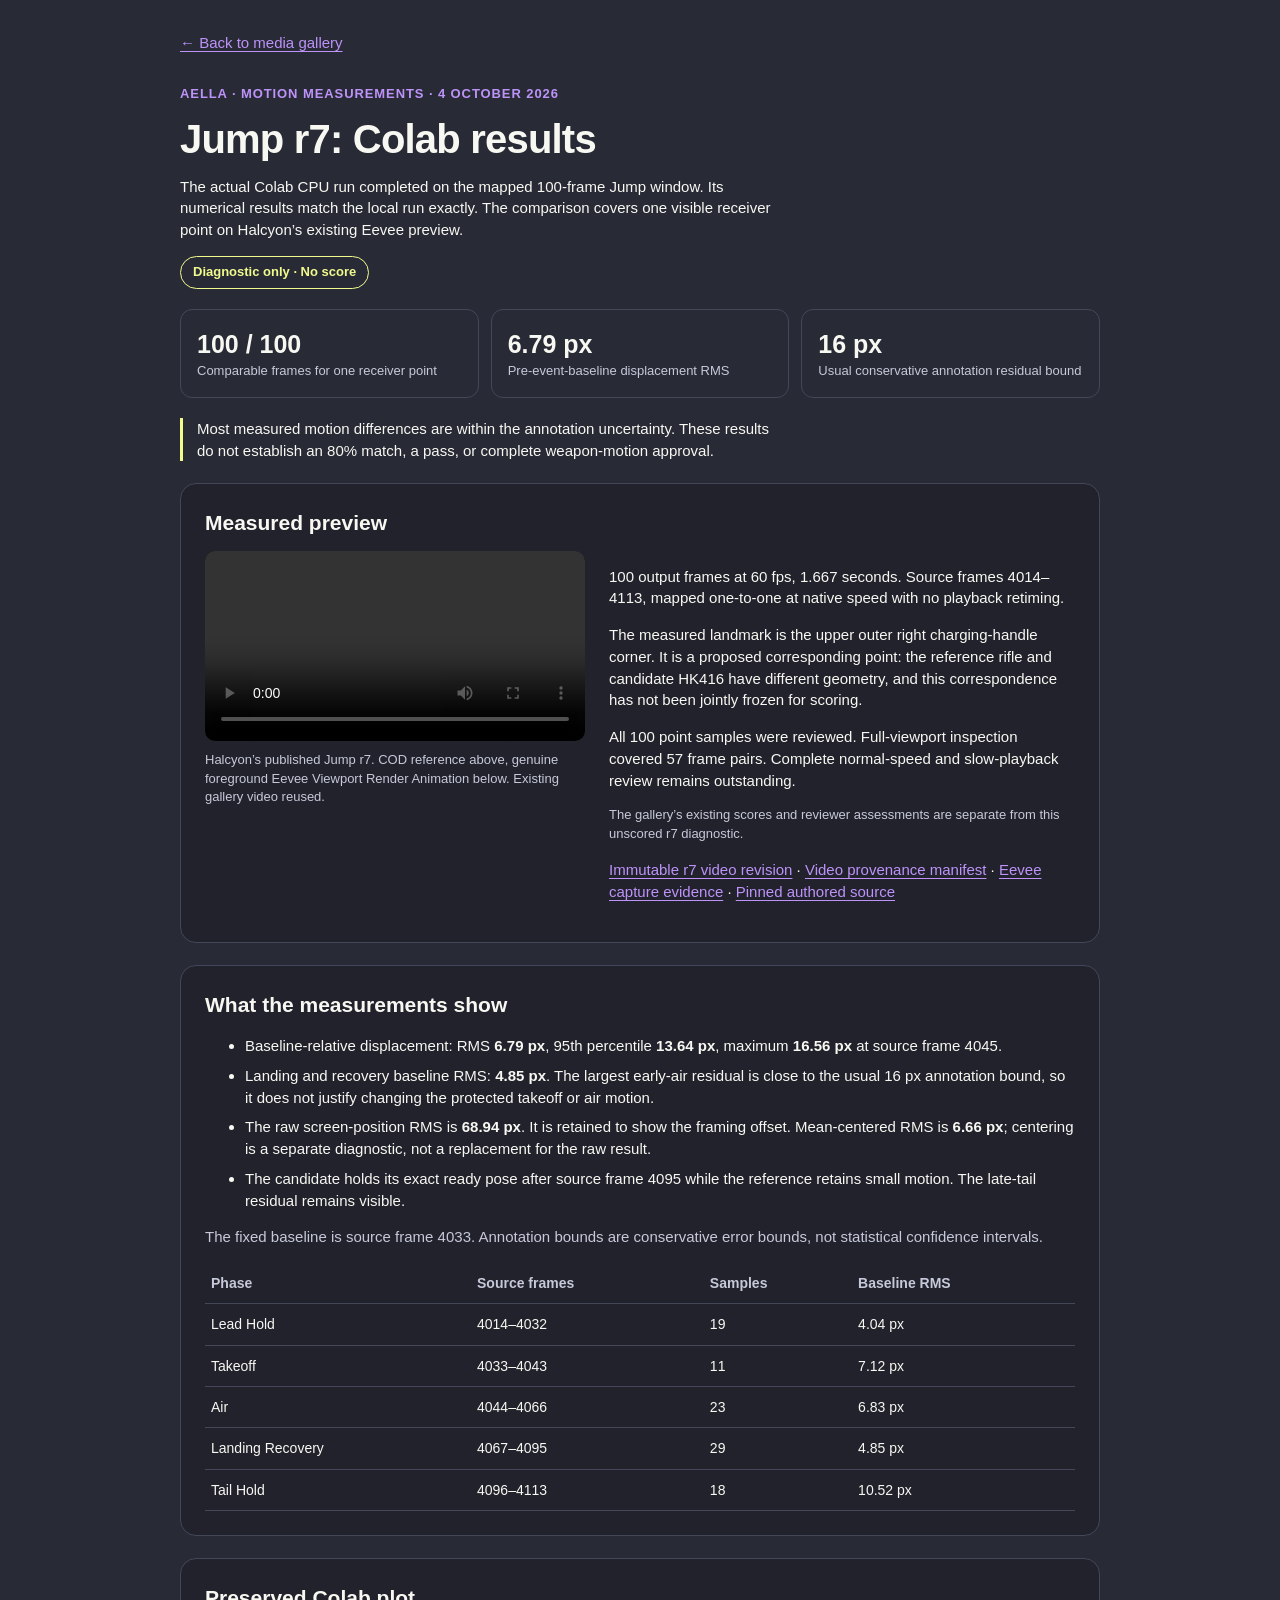
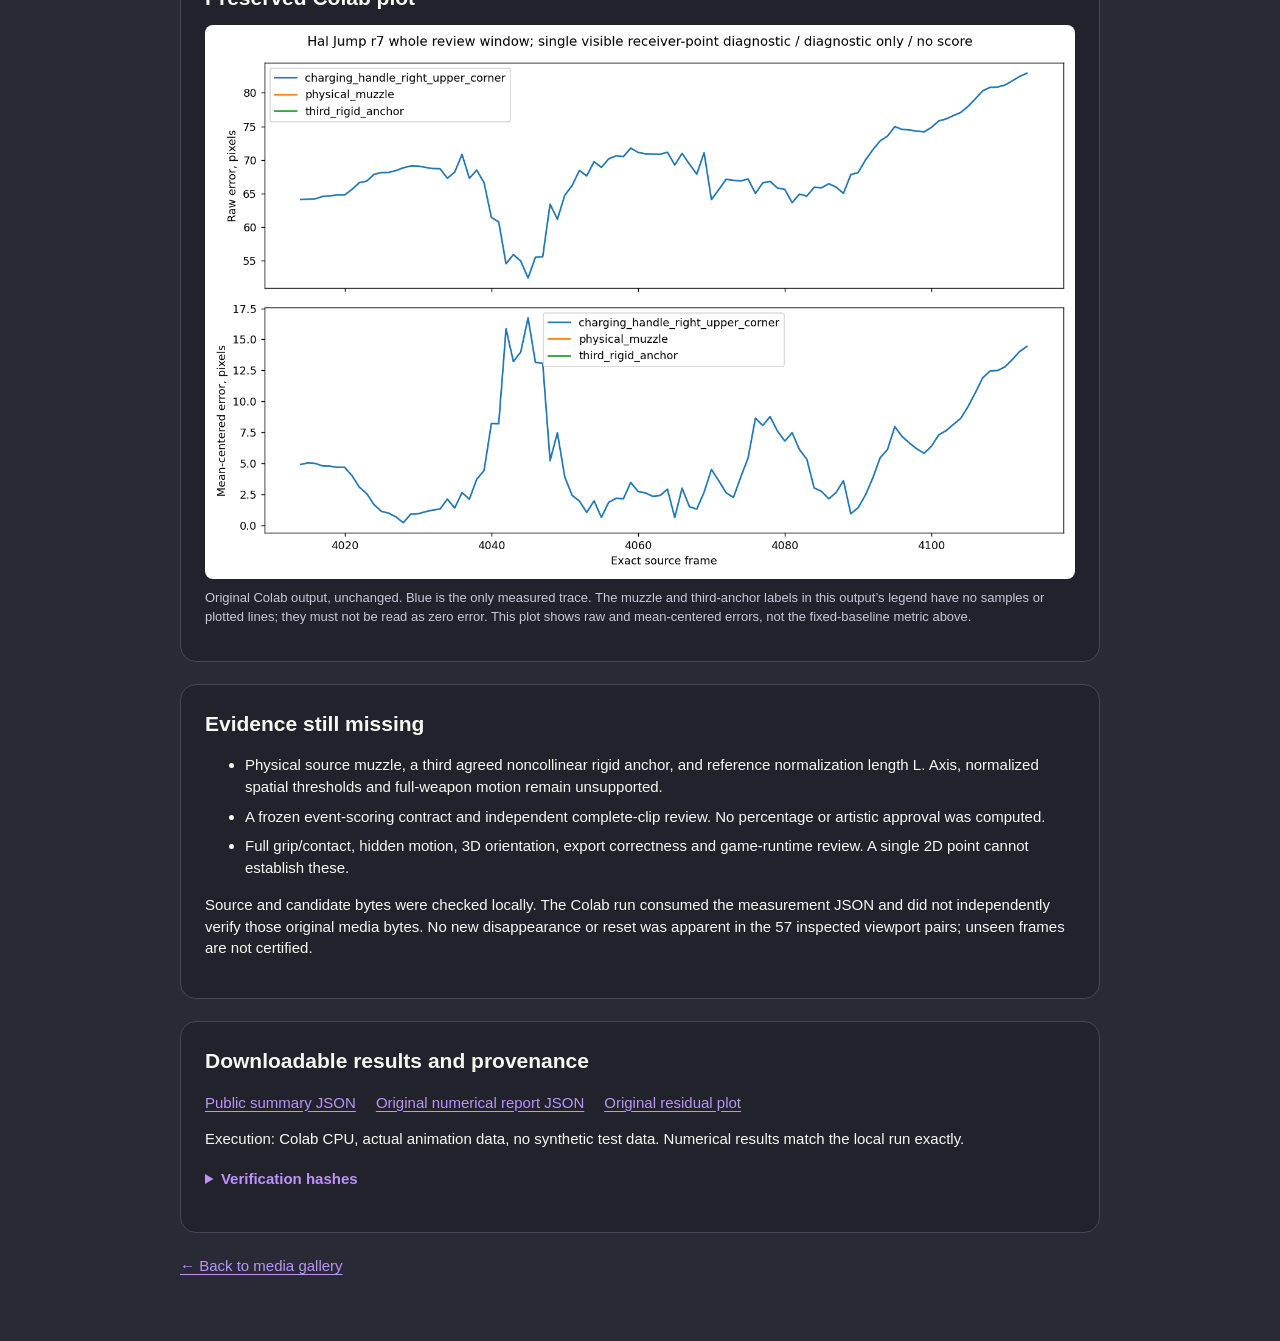
==== aella-results/jump-r7-colab-2026-10-04/index.html @ 109ca974 "Publish Aella's unscored Jump r7 Colab motion diagnostics Add a narrow homepage results link and pub" ====
<!doctype html>
<html lang="en">
<head>
<meta charset="utf-8">
<meta name="viewport" content="width=device-width,initial-scale=1">
<title>Jump r7 · Colab diagnostics · Rust Duty</title>
<meta name="description" content="Actual Colab CPU motion measurements for the Jump r7 Eevee preview. One receiver point, 100 frames, no score or full-animation approval.">
<meta name="theme-color" content="#282a36">
<link rel="stylesheet" href="../../styles.css">
<style>
.report{width:min(920px,calc(100% - 32px));margin:auto;padding:32px 0 64px}a{color:var(--purple);text-underline-offset:.18em}a:hover{color:var(--pink)}h1{font-size:clamp(26px,5vw,40px);line-height:1.1;margin:12px 0}h2{font-size:21px;margin:0 0 12px}h3{font-size:16px;margin:20px 0 8px}.muted{color:#c6c9d9}.kicker{color:var(--purple);font-size:13px;font-weight:700;letter-spacing:.07em;text-transform:uppercase}.summary{max-width:72ch}.badge{display:inline-block;padding:6px 12px;border:1px solid var(--yellow);border-radius:99px;color:var(--yellow);font-weight:700;font-size:13px}.card{background:#21222c;border:1px solid var(--current);border-radius:16px;padding:24px;margin:22px 0}.metrics{display:grid;grid-template-columns:repeat(3,minmax(0,1fr));gap:12px;margin:20px 0}.metric{border:1px solid var(--current);border-radius:12px;padding:16px}.metric strong{display:block;font-size:25px}.metric span{display:block;color:#c6c9d9;font-size:13px}.columns{display:grid;grid-template-columns:minmax(0,380px) minmax(0,1fr);gap:24px;align-items:start}.preview{width:100%;max-height:600px;background:#11121a;border-radius:10px;display:block}figure{margin:0}figcaption{margin:10px 0;font-size:13px;color:#c6c9d9}.plot{width:100%;height:auto;display:block;border-radius:8px}table{width:100%;border-collapse:collapse;font-size:14px}th,td{padding:10px 6px;border-bottom:1px solid var(--current);text-align:left}thead th{color:#c6c9d9}tbody th{font-weight:500}.table-scroll{overflow-x:auto}li{margin:8px 0}code{overflow-wrap:anywhere;word-break:break-word;font-size:12px}details{margin:18px 0}summary{cursor:pointer;color:var(--purple);font-weight:700}.file-links{display:flex;flex-wrap:wrap;gap:10px 20px}.notice{border-left:3px solid var(--yellow);padding-left:14px}.small{font-size:13px}.back{display:inline-block;margin-bottom:18px}
@media(max-width:680px){.columns{grid-template-columns:1fr}.metrics{grid-template-columns:1fr}.card{padding:18px}.report{width:calc(100% - 24px);padding-top:20px}.preview{max-height:560px}}
</style>
</head>
<body>
<main class="report">
<a class="back" href="../../">← Back to media gallery</a>
<p class="kicker">Aella · Motion measurements · 4 October 2026</p>
<h1>Jump r7: Colab results</h1>
<p class="summary">The actual Colab CPU run completed on the mapped 100-frame Jump window. Its numerical results match the local run exactly. The comparison covers one visible receiver point on Halcyon’s existing Eevee preview.</p>
<p><span class="badge">Diagnostic only · No score</span></p>
<div class="metrics" aria-label="Key measurements">
<div class="metric"><strong>100 / 100</strong><span>Comparable frames for one receiver point</span></div>
<div class="metric"><strong>6.79 px</strong><span>Pre-event-baseline displacement RMS</span></div>
<div class="metric"><strong>16 px</strong><span>Usual conservative annotation residual bound</span></div>
</div>
<p class="notice summary">Most measured motion differences are within the annotation uncertainty. These results do not establish an 80% match, a pass, or complete weapon-motion approval.</p>
<section class="card" aria-labelledby="preview-title">
<h2 id="preview-title">Measured preview</h2>
<div class="columns">
<figure>
<video class="preview" controls playsinline preload="metadata" src="../../media/jump_animation.mp4" aria-label="Jump r7: COD reference above, Eevee viewport preview below">Your browser does not support embedded video. <a href="../../media/jump_animation.mp4">Open the Jump preview</a>.</video>
<figcaption>Halcyon’s published Jump r7. COD reference above, genuine foreground Eevee Viewport Render Animation below. Existing gallery video reused.</figcaption>
</figure>
<div>
<p>100 output frames at 60 fps, 1.667 seconds. Source frames 4014–4113, mapped one-to-one at native speed with no playback retiming.</p>
<p>The measured landmark is the upper outer right charging-handle corner. It is a proposed corresponding point: the reference rifle and candidate HK416 have different geometry, and this correspondence has not been jointly frozen for scoring.</p>
<p>All 100 point samples were reviewed. Full-viewport inspection covered 57 frame pairs. Complete normal-speed and slow-playback review remains outstanding.</p>
<p class="small muted">The gallery’s existing scores and reviewer assessments are separate from this unscored r7 diagnostic.</p>
<p><a href="https://github.com/RHS059/rust_duty_updates/blob/84e9ed1bacf56a12243e7668a672a0ba0e76ec83/media/jump_animation.mp4">Immutable r7 video revision</a> · <a href="../../media/jump_animation.manifest.json">Video provenance manifest</a> · <a href="https://github.com/RHS059/rust_duty/tree/e9317f90ea171976306e2f17c111325d948ea357/assets/authoring/jump/review/r7">Eevee capture evidence</a> · <a href="https://github.com/RHS059/rust_duty/blob/4363837e46ee89b5ca8baa1b5c08e1e3f81cac91/assets/authoring/jump/halcyon_jump.blend">Pinned authored source</a></p>
</div>
</div>
</section>
<section class="card" aria-labelledby="measurement-title">
<h2 id="measurement-title">What the measurements show</h2>
<ul>
<li>Baseline-relative displacement: RMS <strong>6.79 px</strong>, 95th percentile <strong>13.64 px</strong>, maximum <strong>16.56 px</strong> at source frame 4045.</li>
<li>Landing and recovery baseline RMS: <strong>4.85 px</strong>. The largest early-air residual is close to the usual 16 px annotation bound, so it does not justify changing the protected takeoff or air motion.</li>
<li>The raw screen-position RMS is <strong>68.94 px</strong>. It is retained to show the framing offset. Mean-centered RMS is <strong>6.66 px</strong>; centering is a separate diagnostic, not a replacement for the raw result.</li>
<li>The candidate holds its exact ready pose after source frame 4095 while the reference retains small motion. The late-tail residual remains visible.</li>
</ul>
<p class="muted">The fixed baseline is source frame 4033. Annotation bounds are conservative error bounds, not statistical confidence intervals.</p>
<div class="table-scroll"><table><thead><tr><th scope="col">Phase</th><th scope="col">Source frames</th><th scope="col">Samples</th><th scope="col">Baseline RMS</th></tr></thead><tbody><tr><th scope="row">Lead Hold</th><td>4014–4032</td><td>19</td><td>4.04 px</td></tr>
<tr><th scope="row">Takeoff</th><td>4033–4043</td><td>11</td><td>7.12 px</td></tr>
<tr><th scope="row">Air</th><td>4044–4066</td><td>23</td><td>6.83 px</td></tr>
<tr><th scope="row">Landing Recovery</th><td>4067–4095</td><td>29</td><td>4.85 px</td></tr>
<tr><th scope="row">Tail Hold</th><td>4096–4113</td><td>18</td><td>10.52 px</td></tr></tbody></table></div>
</section>
<section class="card" aria-labelledby="plot-title">
<h2 id="plot-title">Preserved Colab plot</h2>
<figure><a href="colab-residuals.png"><img class="plot" src="colab-residuals.png" width="1430" height="910" alt="Colab plot of raw and mean-centered charging-handle errors over source frames 4014 to 4113."></a><figcaption>Original Colab output, unchanged. Blue is the only measured trace. The muzzle and third-anchor labels in this output’s legend have no samples or plotted lines; they must not be read as zero error. This plot shows raw and mean-centered errors, not the fixed-baseline metric above.</figcaption></figure>
</section>
<section class="card" aria-labelledby="limits-title">
<h2 id="limits-title">Evidence still missing</h2>
<ul>
<li>Physical source muzzle, a third agreed noncollinear rigid anchor, and reference normalization length L. Axis, normalized spatial thresholds and full-weapon motion remain unsupported.</li>
<li>A frozen event-scoring contract and independent complete-clip review. No percentage or artistic approval was computed.</li>
<li>Full grip/contact, hidden motion, 3D orientation, export correctness and game-runtime review. A single 2D point cannot establish these.</li>
</ul>
<p>Source and candidate bytes were checked locally. The Colab run consumed the measurement JSON and did not independently verify those original media bytes. No new disappearance or reset was apparent in the 57 inspected viewport pairs; unseen frames are not certified.</p>
</section>
<section class="card" aria-labelledby="files-title">
<h2 id="files-title">Downloadable results and provenance</h2>
<p class="file-links"><a href="summary.json" download>Public summary JSON</a><a href="colab-report.json" download>Original numerical report JSON</a><a href="colab-residuals.png" download>Original residual plot</a></p>
<p>Execution: Colab CPU, actual animation data, no synthetic test data. Numerical results match the local run exactly.</p>
<details><summary>Verification hashes</summary>
<p class="small">Preserved Colab ZIP SHA-256<br><code>07692c3be1bb51b78ac6693bb7fff31dfd7a5b4f57609c992fa930523c19eeca</code></p>
<p class="small">Executed comparison module SHA-256<br><code>14a1f523709ea6f4221508e2138df1764c1cf91a4f880178b38cb325fbfd993c</code></p>
<p class="small">Measured r7 preview SHA-256<br><code>9584dd3e3c852ff810caa608d3c7afd003b19d3b5548302a326e6d87c0f29b3e</code></p>
<p class="small">Original native Eevee archive SHA-256<br><code>12e5aee93e50a2bc2f5b1763ee5e5afee9b4fe2477102cd07db85469e8a7e504</code></p>
<p class="small">The exact executed module is pinned in the report. Later local metadata and empty-legend handling changes do not change the matching numerical results.</p>
</details>
</section>
<a href="../../">← Back to media gallery</a>
</main>
</body>
</html>
---- styles.css ----
:root {
  --bg: #282a36;
  --current: #44475a;
  --fg: #f8f8f2;
  --comment: #6272a4;
  --cyan: #15608f;
  --green: #50fa7b;
  --orange: #c4510c;
  --pink: #ff79c6;
  --purple: #bd93f9;
  --red: #d42525;
  --yellow: #f1fa8c;
  --font: "Inter", "Segoe UI", sans-serif;
}
* { box-sizing: border-box; }
html, body { margin: 0; background: var(--bg); color: var(--fg); }
body {
  font-family: var(--font);
  font-size: 15px;
  line-height: 1.45;
  min-height: 100vh;
}
button { font-family: inherit; color: inherit; }
.page {
  width: min(990px, calc(100% - 32px));
  margin: 0 auto;
  padding: 28px 0 64px;
  display: grid;
  grid-template-columns: minmax(0, 1fr) 320px;
  gap: 28px;
  align-items: start;
}
.brand-line {
  display: flex;
  align-items: center;
  gap: 8px;
  margin: 0 0 8px;
  color: var(--comment);
  font-weight: 700;
  letter-spacing: 0.04em;
  font-size: 13px;
}
.brand-mark {
  display: inline-grid;
  place-items: center;
  width: 22px;
  height: 22px;
  border-radius: 5px;
  background: var(--purple);
  color: var(--bg);
  font-size: 10px;
  letter-spacing: 0;
}
h1 {
  margin: 0;
  font-size: 20px;
  font-weight: 800;
  letter-spacing: -0.02em;
}
.media-note {
  margin: 6px 0 14px;
  color: var(--comment);
  font-size: 13px;
}
.score-trend { margin: 0 0 18px; }
.score-trend h2 {
  margin: 0 0 4px;
  font-size: 16px;
  font-weight: 800;
  letter-spacing: -0.02em;
}
.trend-note {
  margin: 0 0 8px;
  color: var(--comment);
  font-size: 13px;
}
.trend-plot svg {
  width: 100%;
  height: auto;
  display: block;
  font-family: var(--font);
}
.trend-legend {
  display: flex;
  flex-wrap: wrap;
  gap: 8px 14px;
  list-style: none;
  margin: 8px 0 0;
  padding: 0;
  font-size: 12px;
  font-weight: 600;
}
.trend-legend li { display: flex; align-items: center; gap: 6px; }
.trend-swatch {
  width: 10px;
  height: 10px;
  border-radius: 50%;
  flex: 0 0 auto;
}
.media-grid {
  display: grid;
  grid-template-columns: repeat(3, minmax(0, 1fr));
  gap: 3px;
  background: transparent;
}
.tile {
  position: relative;
  display: block;
  width: 100%;
  aspect-ratio: 1;
  padding: 0;
  border: 0;
  border-radius: 4px;
  overflow: hidden;
  background: #21222c;
  cursor: pointer;
  text-align: left;
}
.tile:hover .tile-video {
  position: absolute;
  inset: 0;
  width: 100%;
  height: 100%;
  object-fit: cover;
  background: #11121a;
  pointer-events: none;
}
.sheet-video {
  width: 100%;
  margin-top: 8px;
  border-radius: 8px;
  background: #11121a;
}
.tile-art { filter: brightness(1.08); }
.tile:focus-visible {
  outline: 2px solid var(--purple);
  outline-offset: -2px;
}
.tile-video {
  position: absolute;
  inset: 0;
  width: 100%;
  height: 100%;
  object-fit: cover;
  background: #11121a;
  pointer-events: none;
}
.sheet-video {
  width: 100%;
  margin-top: 8px;
  border-radius: 8px;
  background: #11121a;
}
.tile-art {
  position: absolute;
  inset: 0;
  display: grid;
  grid-template-rows: 1fr 1fr;
}
.pane {
  display: grid;
  place-items: center;
  font-size: 12px;
  font-weight: 700;
  letter-spacing: 0.02em;
}
.pane-reference { background: #3b3158; color: var(--purple); }
.pane-current { background: #214236; color: var(--green); }
.tile-title {
  position: absolute;
  left: 0;
  right: 0;
  bottom: 0;
  z-index: 1;
  padding: 28px 36px 8px 8px;
  background: linear-gradient(transparent, rgba(40, 42, 54, 0.94));
  font-size: 12px;
  font-weight: 700;
  line-height: 1.25;
  display: -webkit-box;
  -webkit-line-clamp: 2;
  -webkit-box-orient: vertical;
  overflow: hidden;
}
.mark {
  width: 26px;
  height: 26px;
  display: inline-grid;
  place-items: center;
  flex: 0 0 auto;
}
.tile .mark {
  position: absolute;
  right: 7px;
  bottom: 7px;
  z-index: 2;
}
.glyph { width: 28px; height: 28px; display: block; }
.glyph-aella { fill: #c4510c; stroke: #6a2b08; stroke-width: 1.2; stroke-linejoin: round; }
.mark-halcyon {
  width: 22px;
  height: 22px;
  border-radius: 50%;
  background: #15608f;
  box-shadow: 0 0 0 2px #0c3a58;
}
.mark-elara,
.mark-review {
  width: 24px;
  height: 24px;
  border-radius: 4px;
  background: linear-gradient(145deg, #2a2e3d 0%, #5c6478 100%);
  box-shadow: 0 0 0 1px #12141c;
}
.glyph-clock { width: 20px; height: 20px; }
.mark-pass, .mark-fail {
  width: 28px;
  height: 28px;
  border-radius: 6px;
  background: #14161e;
  box-shadow: 0 0 0 1px #0c0d12;
}
.mark-pass { color: #f8f8f2; }
.mark-fail { color: #d42525; }
.glyph-thumb { width: 22px; height: 22px; }
.right-rail { position: sticky; top: 16px; }
.agent-card {
  border: 1px solid var(--current);
  border-radius: 16px;
  background: #21222c;
  padding: 12px 16px 8px;
}
.agent-card h2 {
  margin: 4px 0 8px;
  font-size: 20px;
  font-weight: 800;
  letter-spacing: -0.02em;
}
.agent-list { list-style: none; margin: 0; padding: 0; }
.agent-list li {
  display: flex;
  gap: 12px;
  align-items: flex-start;
  padding: 12px 0;
  border-top: 1px solid var(--current);
}
.agent-list strong { display: block; font-size: 15px; }
.agent-list p { margin: 3px 0 0; color: var(--comment); font-size: 13px; }
.agent-list .mark { margin-top: 2px; }
.agent-list .glyph-aella { width: 26px; height: 26px; }
.agent-list .mark-halcyon { width: 22px; height: 22px; }

dialog {
  width: min(520px, calc(100% - 32px));
  background: #21222c;
  color: var(--fg);
  border: 1px solid var(--current);
  border-radius: 16px;
  padding: 12px 16px 18px;
}
dialog::backdrop { background: rgba(40, 42, 54, 0.72); }
.sheet-bar { display: flex; justify-content: flex-end; }
.sheet-bar button, dialog button[data-close] {
  background: var(--current);
  border: 0;
  border-radius: 999px;
  padding: 6px 12px;
  font-weight: 700;
  cursor: pointer;
}
.sheet-kicker {
  margin: 8px 0 4px;
  color: var(--yellow);
  font-weight: 700;
  font-size: 13px;
}
#sheet-body h2 { margin: 0 0 8px; font-size: 22px; font-weight: 800; }
#sheet-body p { margin: 8px 0; color: var(--fg); }
@media (max-width: 860px) {
  .page { grid-template-columns: 1fr; width: min(640px, calc(100% - 20px)); }
  .right-rail { position: static; }
}
@media (max-width: 560px) {
  .media-grid { grid-template-columns: repeat(2, minmax(0, 1fr)); }
}
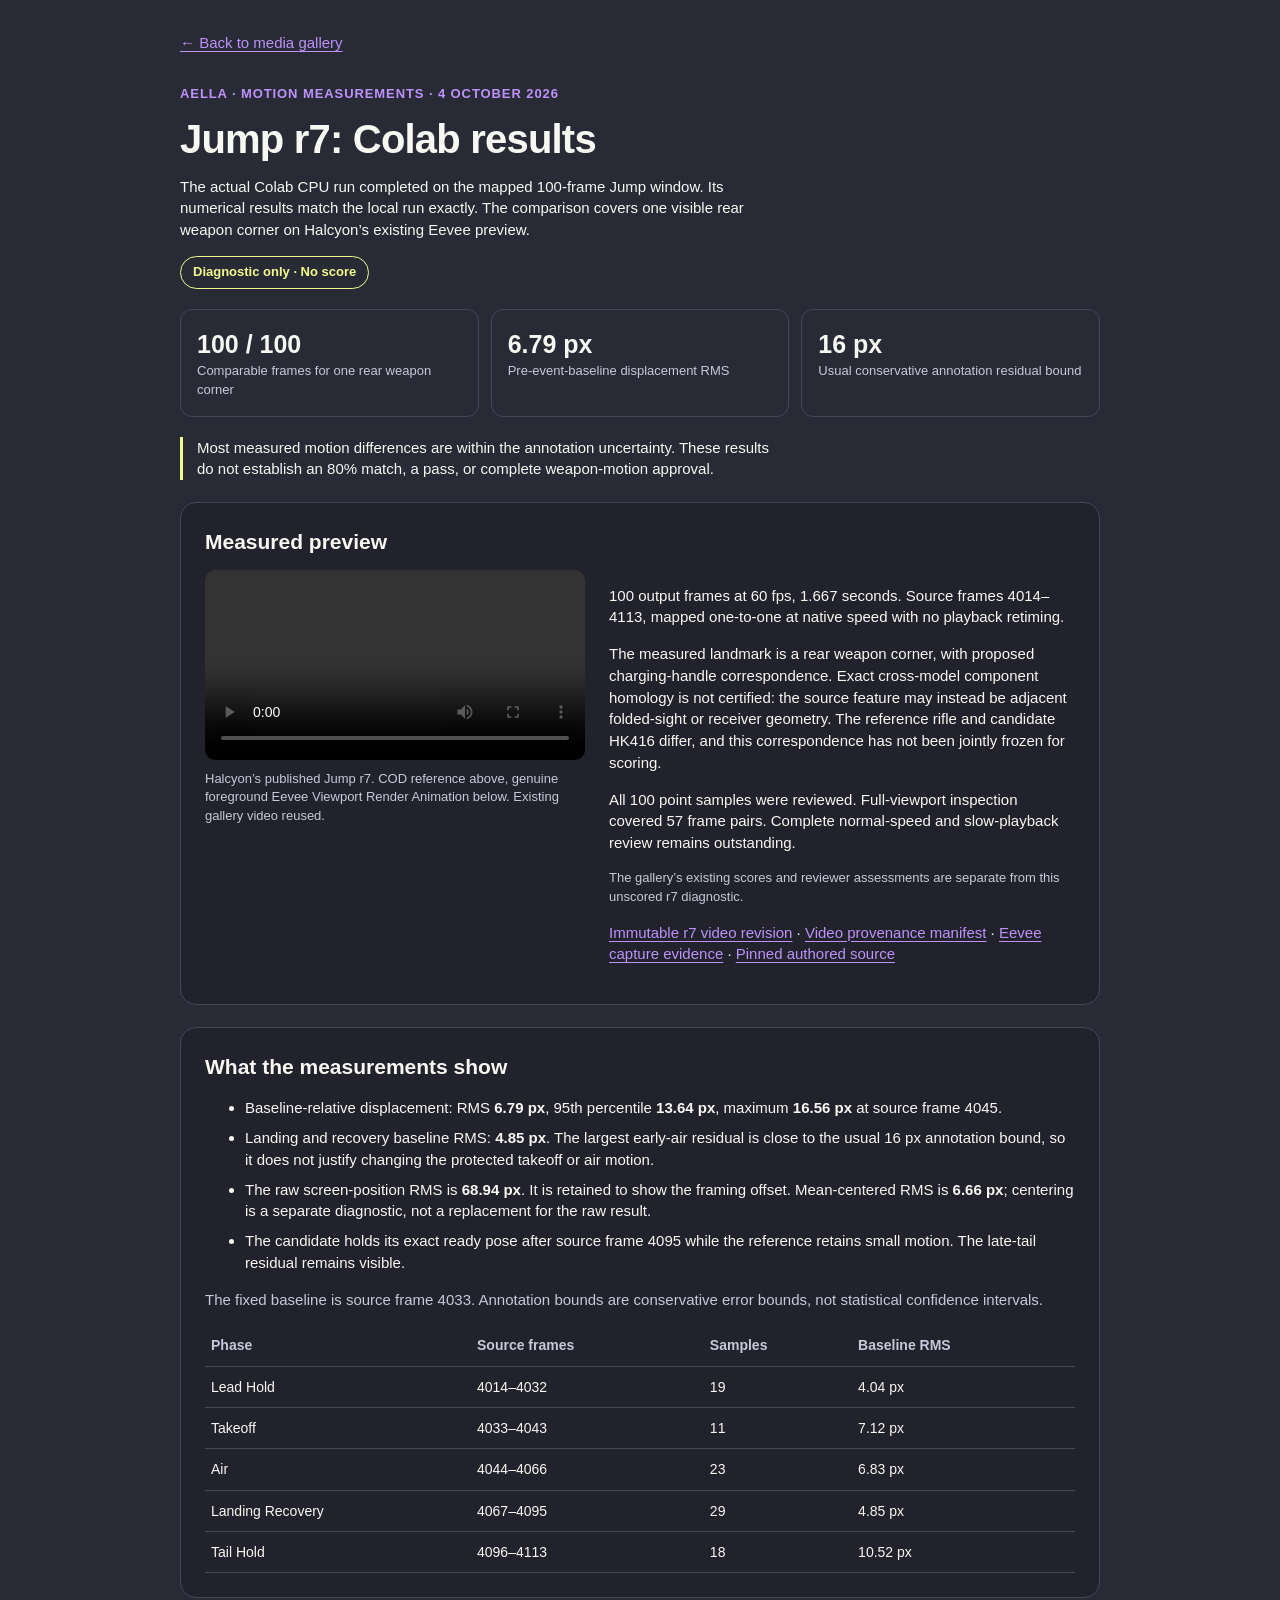
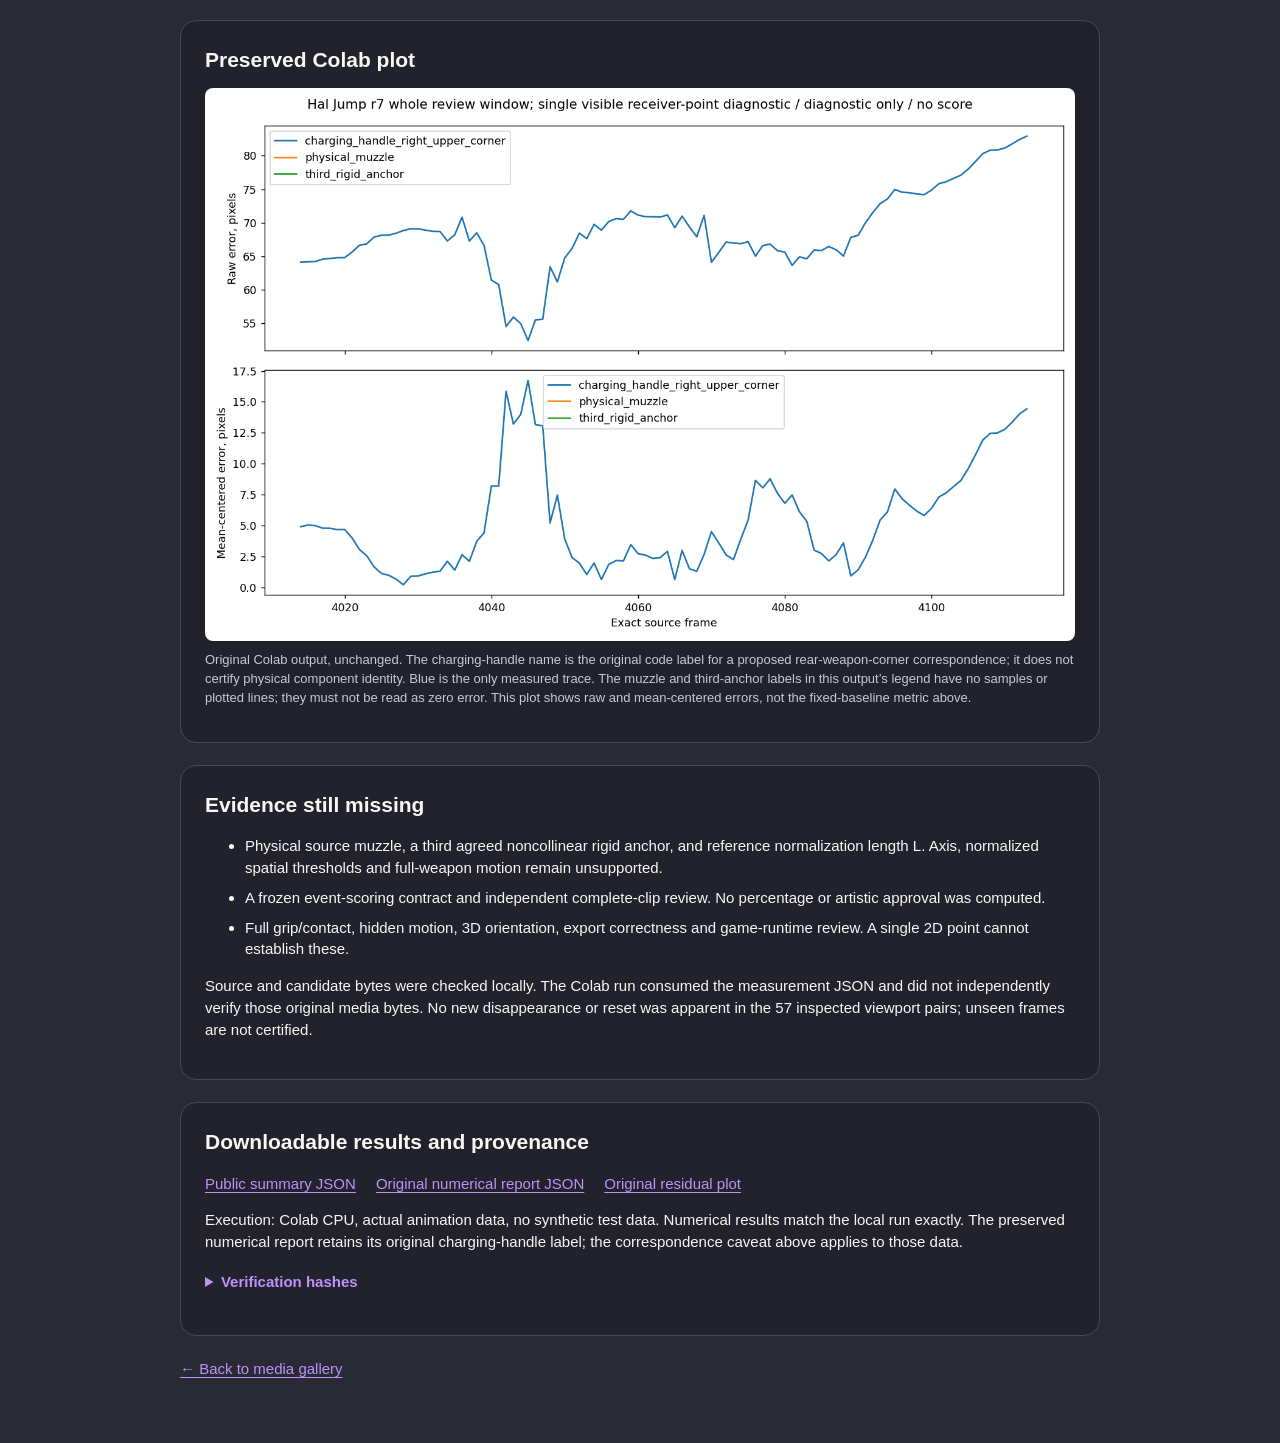
==== commit 6a4d6a69: "Clarify unverified rear-corner landmark correspondence Document independent anchor-review uncertaint" ====
--- a/aella-results/jump-r7-colab-2026-10-04/index.html
+++ b/aella-results/jump-r7-colab-2026-10-04/index.html
@@ -17,10 +17,10 @@
 <a class="back" href="../../">← Back to media gallery</a>
 <p class="kicker">Aella · Motion measurements · 4 October 2026</p>
 <h1>Jump r7: Colab results</h1>
-<p class="summary">The actual Colab CPU run completed on the mapped 100-frame Jump window. Its numerical results match the local run exactly. The comparison covers one visible receiver point on Halcyon’s existing Eevee preview.</p>
+<p class="summary">The actual Colab CPU run completed on the mapped 100-frame Jump window. Its numerical results match the local run exactly. The comparison covers one visible rear weapon corner on Halcyon’s existing Eevee preview.</p>
 <p><span class="badge">Diagnostic only · No score</span></p>
 <div class="metrics" aria-label="Key measurements">
-<div class="metric"><strong>100 / 100</strong><span>Comparable frames for one receiver point</span></div>
+<div class="metric"><strong>100 / 100</strong><span>Comparable frames for one rear weapon corner</span></div>
 <div class="metric"><strong>6.79 px</strong><span>Pre-event-baseline displacement RMS</span></div>
 <div class="metric"><strong>16 px</strong><span>Usual conservative annotation residual bound</span></div>
 </div>
@@ -34,7 +34,7 @@
 </figure>
 <div>
 <p>100 output frames at 60 fps, 1.667 seconds. Source frames 4014–4113, mapped one-to-one at native speed with no playback retiming.</p>
-<p>The measured landmark is the upper outer right charging-handle corner. It is a proposed corresponding point: the reference rifle and candidate HK416 have different geometry, and this correspondence has not been jointly frozen for scoring.</p>
+<p>The measured landmark is a rear weapon corner, with proposed charging-handle correspondence. Exact cross-model component homology is not certified: the source feature may instead be adjacent folded-sight or receiver geometry. The reference rifle and candidate HK416 differ, and this correspondence has not been jointly frozen for scoring.</p>
 <p>All 100 point samples were reviewed. Full-viewport inspection covered 57 frame pairs. Complete normal-speed and slow-playback review remains outstanding.</p>
 <p class="small muted">The gallery’s existing scores and reviewer assessments are separate from this unscored r7 diagnostic.</p>
 <p><a href="https://github.com/RHS059/rust_duty_updates/blob/84e9ed1bacf56a12243e7668a672a0ba0e76ec83/media/jump_animation.mp4">Immutable r7 video revision</a> · <a href="../../media/jump_animation.manifest.json">Video provenance manifest</a> · <a href="https://github.com/RHS059/rust_duty/tree/e9317f90ea171976306e2f17c111325d948ea357/assets/authoring/jump/review/r7">Eevee capture evidence</a> · <a href="https://github.com/RHS059/rust_duty/blob/4363837e46ee89b5ca8baa1b5c08e1e3f81cac91/assets/authoring/jump/halcyon_jump.blend">Pinned authored source</a></p>
@@ -58,7 +58,7 @@
 </section>
 <section class="card" aria-labelledby="plot-title">
 <h2 id="plot-title">Preserved Colab plot</h2>
-<figure><a href="colab-residuals.png"><img class="plot" src="colab-residuals.png" width="1430" height="910" alt="Colab plot of raw and mean-centered charging-handle errors over source frames 4014 to 4113."></a><figcaption>Original Colab output, unchanged. Blue is the only measured trace. The muzzle and third-anchor labels in this output’s legend have no samples or plotted lines; they must not be read as zero error. This plot shows raw and mean-centered errors, not the fixed-baseline metric above.</figcaption></figure>
+<figure><a href="colab-residuals.png"><img class="plot" src="colab-residuals.png" width="1430" height="910" alt="Colab plot of raw and mean-centered rear-weapon-corner errors over source frames 4014 to 4113."></a><figcaption>Original Colab output, unchanged. The charging-handle name is the original code label for a proposed rear-weapon-corner correspondence; it does not certify physical component identity. Blue is the only measured trace. The muzzle and third-anchor labels in this output’s legend have no samples or plotted lines; they must not be read as zero error. This plot shows raw and mean-centered errors, not the fixed-baseline metric above.</figcaption></figure>
 </section>
 <section class="card" aria-labelledby="limits-title">
 <h2 id="limits-title">Evidence still missing</h2>
@@ -72,7 +72,7 @@
 <section class="card" aria-labelledby="files-title">
 <h2 id="files-title">Downloadable results and provenance</h2>
 <p class="file-links"><a href="summary.json" download>Public summary JSON</a><a href="colab-report.json" download>Original numerical report JSON</a><a href="colab-residuals.png" download>Original residual plot</a></p>
-<p>Execution: Colab CPU, actual animation data, no synthetic test data. Numerical results match the local run exactly.</p>
+<p>Execution: Colab CPU, actual animation data, no synthetic test data. Numerical results match the local run exactly. The preserved numerical report retains its original charging-handle label; the correspondence caveat above applies to those data.</p>
 <details><summary>Verification hashes</summary>
 <p class="small">Preserved Colab ZIP SHA-256<br><code>07692c3be1bb51b78ac6693bb7fff31dfd7a5b4f57609c992fa930523c19eeca</code></p>
 <p class="small">Executed comparison module SHA-256<br><code>14a1f523709ea6f4221508e2138df1764c1cf91a4f880178b38cb325fbfd993c</code></p>
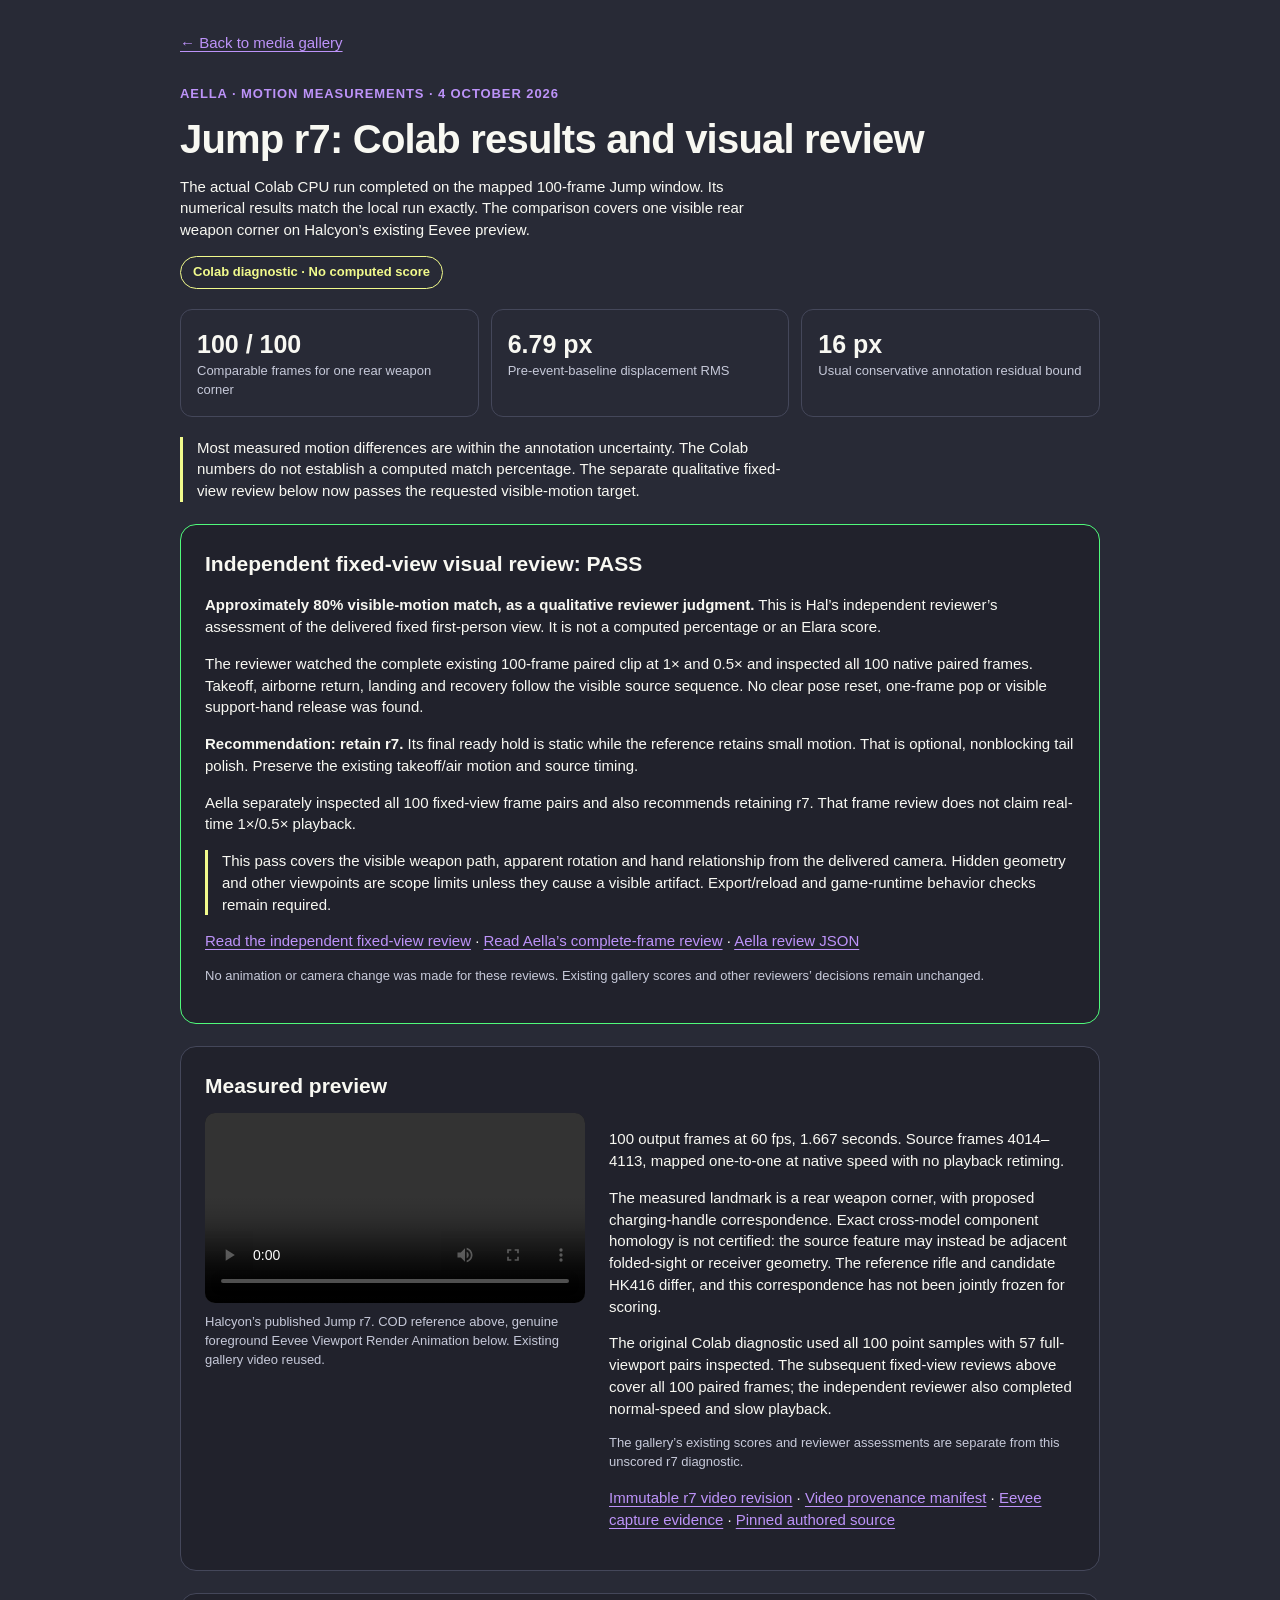
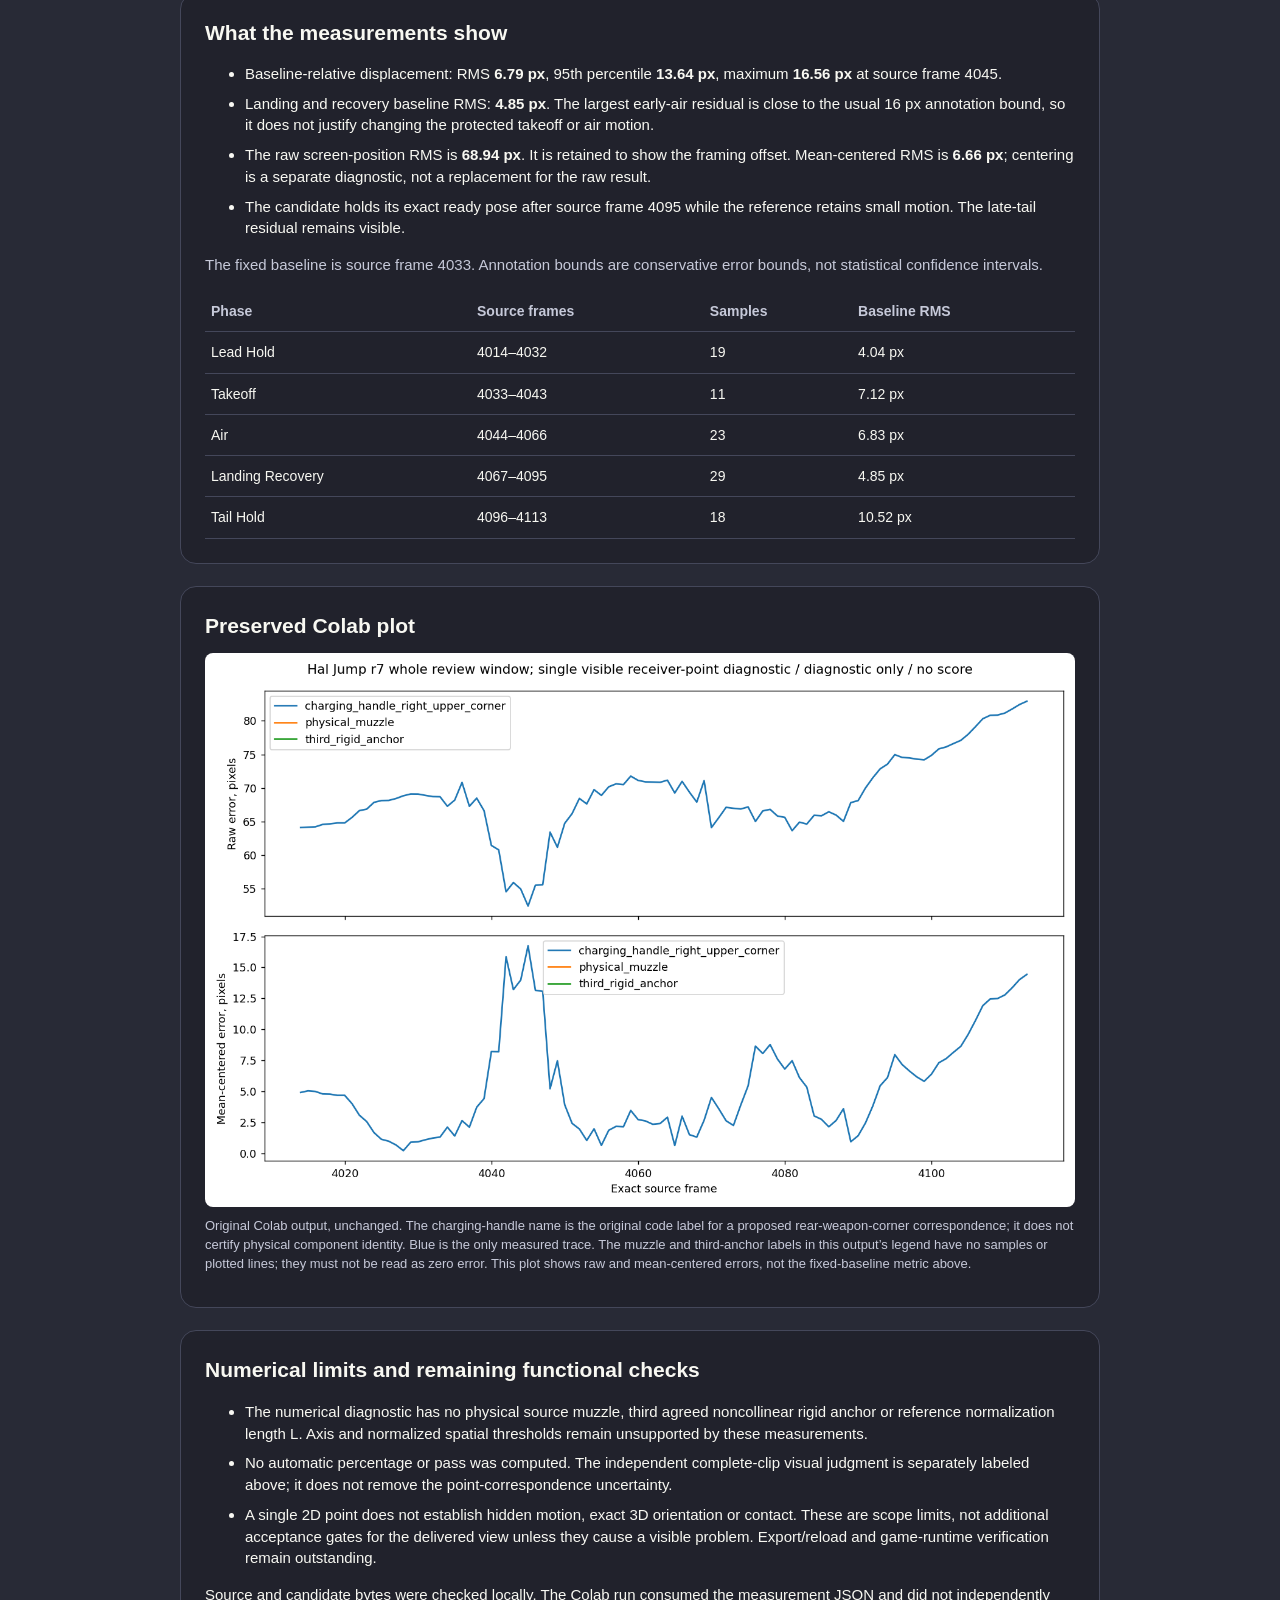
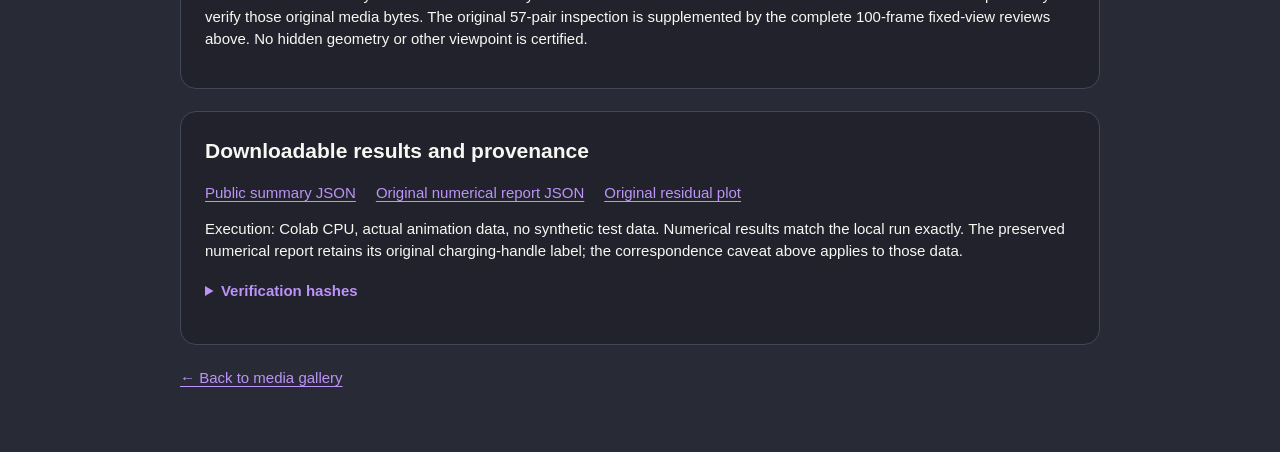
==== commit e88c89b8: "Add separate Jump r7 fixed-view visual review result Publish the independent qualitative visible-mot" ====
--- a/aella-results/jump-r7-colab-2026-10-04/index.html
+++ b/aella-results/jump-r7-colab-2026-10-04/index.html
@@ -3,8 +3,8 @@
 <head>
 <meta charset="utf-8">
 <meta name="viewport" content="width=device-width,initial-scale=1">
-<title>Jump r7 · Colab diagnostics · Rust Duty</title>
-<meta name="description" content="Actual Colab CPU motion measurements for the Jump r7 Eevee preview. One receiver point, 100 frames, no score or full-animation approval.">
+<title>Jump r7 · Colab results and visual review · Rust Duty</title>
+<meta name="description" content="Jump r7 Colab diagnostics and a separately labeled independent fixed-view visual pass. No computed match percentage; game-runtime checks remain.">
 <meta name="theme-color" content="#282a36">
 <link rel="stylesheet" href="../../styles.css">
 <style>
@@ -16,15 +16,25 @@
 <main class="report">
 <a class="back" href="../../">← Back to media gallery</a>
 <p class="kicker">Aella · Motion measurements · 4 October 2026</p>
-<h1>Jump r7: Colab results</h1>
+<h1>Jump r7: Colab results and visual review</h1>
 <p class="summary">The actual Colab CPU run completed on the mapped 100-frame Jump window. Its numerical results match the local run exactly. The comparison covers one visible rear weapon corner on Halcyon’s existing Eevee preview.</p>
-<p><span class="badge">Diagnostic only · No score</span></p>
+<p><span class="badge">Colab diagnostic · No computed score</span></p>
 <div class="metrics" aria-label="Key measurements">
 <div class="metric"><strong>100 / 100</strong><span>Comparable frames for one rear weapon corner</span></div>
 <div class="metric"><strong>6.79 px</strong><span>Pre-event-baseline displacement RMS</span></div>
 <div class="metric"><strong>16 px</strong><span>Usual conservative annotation residual bound</span></div>
 </div>
-<p class="notice summary">Most measured motion differences are within the annotation uncertainty. These results do not establish an 80% match, a pass, or complete weapon-motion approval.</p>
+<p class="notice summary">Most measured motion differences are within the annotation uncertainty. The Colab numbers do not establish a computed match percentage. The separate qualitative fixed-view review below now passes the requested visible-motion target.</p>
+<section class="card" id="fixed-view-review" aria-labelledby="visual-review-title" style="border-color:var(--green)">
+<h2 id="visual-review-title">Independent fixed-view visual review: PASS</h2>
+<p><strong>Approximately 80% visible-motion match, as a qualitative reviewer judgment.</strong> This is Hal’s independent reviewer’s assessment of the delivered fixed first-person view. It is not a computed percentage or an Elara score.</p>
+<p>The reviewer watched the complete existing 100-frame paired clip at 1× and 0.5× and inspected all 100 native paired frames. Takeoff, airborne return, landing and recovery follow the visible source sequence. No clear pose reset, one-frame pop or visible support-hand release was found.</p>
+<p><strong>Recommendation: retain r7.</strong> Its final ready hold is static while the reference retains small motion. That is optional, nonblocking tail polish. Preserve the existing takeoff/air motion and source timing.</p>
+<p>Aella separately inspected all 100 fixed-view frame pairs and also recommends retaining r7. That frame review does not claim real-time 1×/0.5× playback.</p>
+<p class="notice">This pass covers the visible weapon path, apparent rotation and hand relationship from the delivered camera. Hidden geometry and other viewpoints are scope limits unless they cause a visible artifact. Export/reload and game-runtime behavior checks remain required.</p>
+<p><a href="https://github.com/RHS059/rust_duty/blob/b303f9901519050cc81ac6a6af730e049f27db34/docs/verification/remaining_movement_hal/JUMP_R7_FIXED_VIEW_VISUAL_REVIEW.md">Read the independent fixed-view review</a> · <a href="https://github.com/RHS059/rust_duty/blob/e85504140522801ce65308301f61e3ccbdc66828/docs/verification/movement_comparison/jump_r7/VISIBLE_MOTION_REVIEW.md">Read Aella’s complete-frame review</a> · <a href="fixed-camera-review.json" download>Aella review JSON</a></p>
+<p class="small muted">No animation or camera change was made for these reviews. Existing gallery scores and other reviewers’ decisions remain unchanged.</p>
+</section>
 <section class="card" aria-labelledby="preview-title">
 <h2 id="preview-title">Measured preview</h2>
 <div class="columns">
@@ -35,7 +45,7 @@
 <div>
 <p>100 output frames at 60 fps, 1.667 seconds. Source frames 4014–4113, mapped one-to-one at native speed with no playback retiming.</p>
 <p>The measured landmark is a rear weapon corner, with proposed charging-handle correspondence. Exact cross-model component homology is not certified: the source feature may instead be adjacent folded-sight or receiver geometry. The reference rifle and candidate HK416 differ, and this correspondence has not been jointly frozen for scoring.</p>
-<p>All 100 point samples were reviewed. Full-viewport inspection covered 57 frame pairs. Complete normal-speed and slow-playback review remains outstanding.</p>
+<p>The original Colab diagnostic used all 100 point samples with 57 full-viewport pairs inspected. The subsequent fixed-view reviews above cover all 100 paired frames; the independent reviewer also completed normal-speed and slow playback.</p>
 <p class="small muted">The gallery’s existing scores and reviewer assessments are separate from this unscored r7 diagnostic.</p>
 <p><a href="https://github.com/RHS059/rust_duty_updates/blob/84e9ed1bacf56a12243e7668a672a0ba0e76ec83/media/jump_animation.mp4">Immutable r7 video revision</a> · <a href="../../media/jump_animation.manifest.json">Video provenance manifest</a> · <a href="https://github.com/RHS059/rust_duty/tree/e9317f90ea171976306e2f17c111325d948ea357/assets/authoring/jump/review/r7">Eevee capture evidence</a> · <a href="https://github.com/RHS059/rust_duty/blob/4363837e46ee89b5ca8baa1b5c08e1e3f81cac91/assets/authoring/jump/halcyon_jump.blend">Pinned authored source</a></p>
 </div>
@@ -61,13 +71,13 @@
 <figure><a href="colab-residuals.png"><img class="plot" src="colab-residuals.png" width="1430" height="910" alt="Colab plot of raw and mean-centered rear-weapon-corner errors over source frames 4014 to 4113."></a><figcaption>Original Colab output, unchanged. The charging-handle name is the original code label for a proposed rear-weapon-corner correspondence; it does not certify physical component identity. Blue is the only measured trace. The muzzle and third-anchor labels in this output’s legend have no samples or plotted lines; they must not be read as zero error. This plot shows raw and mean-centered errors, not the fixed-baseline metric above.</figcaption></figure>
 </section>
 <section class="card" aria-labelledby="limits-title">
-<h2 id="limits-title">Evidence still missing</h2>
+<h2 id="limits-title">Numerical limits and remaining functional checks</h2>
 <ul>
-<li>Physical source muzzle, a third agreed noncollinear rigid anchor, and reference normalization length L. Axis, normalized spatial thresholds and full-weapon motion remain unsupported.</li>
-<li>A frozen event-scoring contract and independent complete-clip review. No percentage or artistic approval was computed.</li>
-<li>Full grip/contact, hidden motion, 3D orientation, export correctness and game-runtime review. A single 2D point cannot establish these.</li>
+<li>The numerical diagnostic has no physical source muzzle, third agreed noncollinear rigid anchor or reference normalization length L. Axis and normalized spatial thresholds remain unsupported by these measurements.</li>
+<li>No automatic percentage or pass was computed. The independent complete-clip visual judgment is separately labeled above; it does not remove the point-correspondence uncertainty.</li>
+<li>A single 2D point does not establish hidden motion, exact 3D orientation or contact. These are scope limits, not additional acceptance gates for the delivered view unless they cause a visible problem. Export/reload and game-runtime verification remain outstanding.</li>
 </ul>
-<p>Source and candidate bytes were checked locally. The Colab run consumed the measurement JSON and did not independently verify those original media bytes. No new disappearance or reset was apparent in the 57 inspected viewport pairs; unseen frames are not certified.</p>
+<p>Source and candidate bytes were checked locally. The Colab run consumed the measurement JSON and did not independently verify those original media bytes. The original 57-pair inspection is supplemented by the complete 100-frame fixed-view reviews above. No hidden geometry or other viewpoint is certified.</p>
 </section>
 <section class="card" aria-labelledby="files-title">
 <h2 id="files-title">Downloadable results and provenance</h2>
